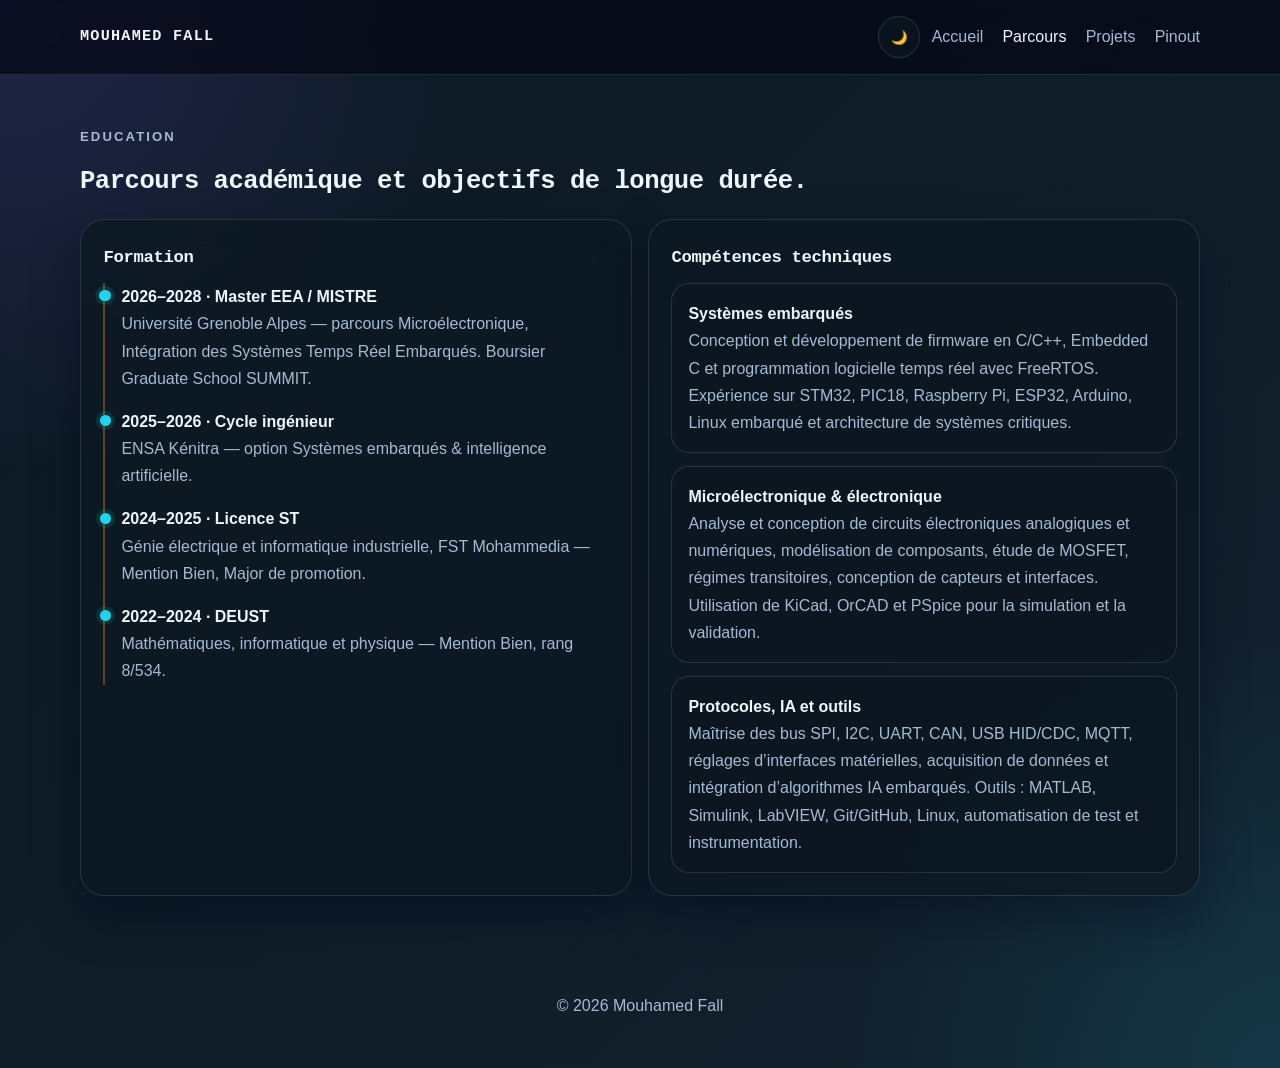
==== about.html @ 8c05c5c4 "Initialisation du portfolio" ====
<!DOCTYPE html>
<html lang="fr">
  <head>
    <meta charset="UTF-8" />
    <meta name="viewport" content="width=device-width, initial-scale=1.0" />
    <title>Parcours | Mouhamed Fall</title>
    <meta name="description" content="Parcours académique et compétences techniques de Mouhamed Fall en systèmes embarqués et microélectronique." />
    <link rel="stylesheet" href="assets/css/variables.css" />
    <link rel="stylesheet" href="assets/css/base.css" />
    <link rel="stylesheet" href="assets/css/layout.css" />
    <link rel="stylesheet" href="assets/css/components.css" />
    <link rel="stylesheet" href="assets/css/animations.css" />
  </head>
  <body>
    <a class="skip-link" href="#main-content">Aller au contenu</a>
    <div class="progress-bar" id="progressBar" aria-hidden="true"></div>
    <header>
      <div class="container">
        <nav aria-label="Navigation principale">
          <a class="brand" href="index.html">Mouhamed Fall</a>
          <div class="nav-actions">
            <button class="icon-btn" id="themeToggle" aria-label="Changer le thème">🌙</button>
            <button class="icon-btn menu-toggle" id="menuToggle" aria-label="Ouvrir le menu">☰</button>
            <div class="nav-links" id="navLinks">
              <a href="index.html">Accueil</a>
              <a href="about.html" aria-current="page">Parcours</a>
              <a href="projects.html">Projets</a>
              <a href="contact.html">Pinout</a>
            </div>
          </div>
        </nav>
      </div>
    </header>

    <main id="main-content">
      <section class="container section reveal" aria-labelledby="education-title">
        <div class="section-heading">
          <p class="eyebrow">Education</p>
          <h1 id="education-title">Parcours académique et objectifs de longue durée.</h1>
        </div>
        <div class="grid grid-2">
          <article class="card">
            <h2 class="sub-title">Formation</h2>
            <div class="timeline">
              <div class="timeline-item">
                <strong>2026–2028 · Master EEA / MISTRE</strong>
                <p>Université Grenoble Alpes — parcours Microélectronique, Intégration des Systèmes Temps Réel Embarqués. Boursier Graduate School SUMMIT.</p>
              </div>
              <div class="timeline-item">
                <strong>2025–2026 · Cycle ingénieur</strong>
                <p>ENSA Kénitra — option Systèmes embarqués & intelligence artificielle.</p>
              </div>
              <div class="timeline-item">
                <strong>2024–2025 · Licence ST</strong>
                <p>Génie électrique et informatique industrielle, FST Mohammedia — Mention Bien, Major de promotion.</p>
              </div>
              <div class="timeline-item">
                <strong>2022–2024 · DEUST</strong>
                <p>Mathématiques, informatique et physique — Mention Bien, rang 8/534.</p>
              </div>
            </div>
          </article>

          <article class="card">
            <h2 class="sub-title">Compétences techniques</h2>
            <div class="list">
              <div class="item">
                <strong>Systèmes embarqués</strong>
                <p>Conception et développement de firmware en C/C++, Embedded C et programmation logicielle temps réel avec FreeRTOS. Expérience sur STM32, PIC18, Raspberry Pi, ESP32, Arduino, Linux embarqué et architecture de systèmes critiques.</p>
              </div>
              <div class="item">
                <strong>Microélectronique & électronique</strong>
                <p>Analyse et conception de circuits électroniques analogiques et numériques, modélisation de composants, étude de MOSFET, régimes transitoires, conception de capteurs et interfaces. Utilisation de KiCad, OrCAD et PSpice pour la simulation et la validation.</p>
              </div>
              <div class="item">
                <strong>Protocoles, IA et outils</strong>
                <p>Maîtrise des bus SPI, I2C, UART, CAN, USB HID/CDC, MQTT, réglages d’interfaces matérielles, acquisition de données et intégration d’algorithmes IA embarqués. Outils : MATLAB, Simulink, LabVIEW, Git/GitHub, Linux, automatisation de test et instrumentation.</p>
              </div>
            </div>
          </article>
        </div>
      </section>
    </main>

    <footer>
      <div class="container"><p>© <span id="year"></span> Mouhamed Fall</p></div>
    </footer>

    <script src="assets/js/main.js"></script>
    <script src="assets/js/animations.js"></script>
    <script>document.getElementById('year').textContent = new Date().getFullYear();</script>
  </body>
</html>
---- assets/css/variables.css ----
:root {
  --bg: #07141f;
  --bg-soft: #0e1d2a;
  --card: rgba(12, 24, 34, 0.7);
  --text: #edf7ff;
  --muted: #a5bad3;
  --accent: #8b5cf6;
  --accent-2: #22d3ee;
  --border: rgba(255, 255, 255, 0.12);
  --shadow: 0 20px 48px rgba(2, 6, 23, 0.38);
}

body[data-theme="light"] {
  --bg: #f4f8ff;
  --bg-soft: #ffffff;
  --card: rgba(255, 255, 255, 0.92);
  --text: #172033;
  --muted: #57657d;
  --accent: #7c3aed;
  --accent-2: #0ea5e9;
  --border: rgba(23, 32, 51, 0.12);
  --shadow: 0 16px 36px rgba(15, 23, 42, 0.12);
}
---- assets/css/base.css ----
* { box-sizing: border-box; margin: 0; padding: 0; }
html { scroll-behavior: smooth; }
body {
  font-family: "IBM Plex Sans", "Segoe UI", sans-serif;
  line-height: 1.7;
  color: var(--text);
  background:
    radial-gradient(circle at top left, rgba(139, 92, 246, 0.18), transparent 28%),
    radial-gradient(circle at bottom right, rgba(34, 211, 238, 0.12), transparent 26%),
    linear-gradient(135deg, rgba(7, 20, 31, 0.98), rgba(14, 29, 42, 0.98));
  min-height: 100vh;
  transition: background 0.3s ease, color 0.3s ease;
}

body[data-theme="light"] {
  background:
    radial-gradient(circle at top left, rgba(124, 58, 237, 0.08), transparent 24%),
    radial-gradient(circle at bottom right, rgba(14, 165, 233, 0.08), transparent 26%),
    linear-gradient(135deg, rgba(244, 248, 255, 0.98), rgba(255, 255, 255, 0.98));
}

a { color: inherit; text-decoration: none; }
img { max-width: 100%; display: block; }

.skip-link {
  position: absolute;
  left: -999px;
  top: 0;
  background: var(--accent);
  color: #fff;
  padding: 0.8rem 1rem;
  z-index: 50;
  border-radius: 0 0 0.5rem 0;
}

.skip-link:focus { left: 0; }

h1, h2, h3, h4, .brand, .mono {
  font-family: "IBM Plex Mono", monospace;
  letter-spacing: -0.02em;
}

.container {
  width: min(1120px, calc(100% - 2rem));
  margin: 0 auto;
}
---- assets/css/layout.css ----
header {
  position: sticky;
  top: 0;
  z-index: 20;
  background: rgba(5, 8, 22, 0.72);
  border-bottom: 1px solid var(--border);
  -webkit-backdrop-filter: blur(14px);
  backdrop-filter: blur(14px);
}

body[data-theme="light"] header { background: rgba(255, 255, 255, 0.8); }

nav {
  display: flex;
  align-items: center;
  justify-content: space-between;
  padding: 1rem 0;
  gap: 1rem;
}

.brand {
  font-weight: 700;
  letter-spacing: 0.08em;
  text-transform: uppercase;
  font-size: 0.95rem;
}

.nav-actions { display: flex; align-items: center; gap: 0.7rem; }
.nav-links { display: flex; gap: 1.2rem; color: var(--muted); }
.nav-links a:hover, .nav-links a[aria-current="page"] { color: var(--text); }

main { padding: 2rem 0 4rem; }

.hero {
  display: grid;
  grid-template-columns: 1.1fr 0.9fr;
  gap: 2rem;
  align-items: center;
  padding: 2rem 0 2.5rem;
}

.section { margin-top: 1.2rem; }
.section-heading { margin-bottom: 1rem; }
.section-heading h1, .section-heading h2 { font-size: clamp(1.3rem, 2vw, 1.8rem); margin-bottom: 0.4rem; }

.grid { display: grid; gap: 1rem; }
.grid-2 { grid-template-columns: repeat(2, minmax(0, 1fr)); }
.grid-3 { grid-template-columns: repeat(3, minmax(0, 1fr)); }

.list { display: grid; gap: 0.8rem; }

footer { padding: 2rem 0 3rem; text-align: center; color: var(--muted); }
---- assets/css/components.css ----
.hero-badge, .eyebrow {
  color: var(--accent-2);
  font-weight: 600;
  text-transform: uppercase;
  letter-spacing: 0.16em;
  font-size: 0.82rem;
  margin-bottom: 0.7rem;
}

.hero h1 { font-size: clamp(2rem, 4vw, 3.2rem); line-height: 1.15; margin-bottom: 1rem; }
.hero p, .section-heading p, .card p, .item p, .timeline p, .contact-meta p { color: var(--muted); }

.hero-actions { display: flex; flex-wrap: wrap; gap: 1rem; margin-top: 1.4rem; }

.btn, .icon-btn {
  border: 1px solid var(--border);
  background: var(--card);
  color: var(--text);
  border-radius: 999px;
  cursor: pointer;
}

.icon-btn { width: 42px; height: 42px; }
.menu-toggle { display: none; }

.btn {
  display: inline-flex;
  align-items: center;
  justify-content: center;
  padding: 0.9rem 1.2rem;
  font-weight: 600;
  transition: transform 0.2s ease;
}

.btn:hover { transform: translateY(-2px); }
.btn-primary {
  background: linear-gradient(135deg, var(--accent), var(--accent-2));
  color: white;
  border: none;
}

.card {
  background: var(--card);
  border: 1px solid var(--border);
  border-radius: 24px;
  padding: 1.4rem;
  box-shadow: var(--shadow);
  -webkit-backdrop-filter: blur(14px);
  backdrop-filter: blur(14px);
  position: relative;
  overflow: hidden;
}

.card::before {
  content: "";
  position: absolute;
  inset: 0;
  background: linear-gradient(90deg, transparent, rgba(255, 159, 28, 0.08), transparent);
  transform: translateX(-100%);
  pointer-events: none;
  animation: scan 7s linear infinite;
}

.profile-card {
  display: flex;
  flex-direction: column;
  gap: 1rem;
  align-items: center;
  text-align: center;
}

.profile-meta { color: var(--muted); }
.profile-photo {
  width: 180px;
  height: 180px;
  border-radius: 50%;
  object-fit: cover;
  border: 3px solid rgba(255,255,255,0.16);
  box-shadow: 0 10px 24px rgba(0,0,0,0.2);
}

.mono { font-family: "IBM Plex Mono", monospace; font-size: 0.95rem; }

.sub-title { font-size: 1.08rem; margin-bottom: 0.7rem; }

.item {
  background: var(--card);
  border: 1px solid var(--border);
  border-radius: 18px;
  padding: 1rem;
}

.item h2 { margin-bottom: 0.35rem; font-size: 1.05rem; }

.tag {
  display: inline-block;
  margin-top: 0.7rem;
  padding: 0.35rem 0.7rem;
  border-radius: 999px;
  background: rgba(34, 211, 238, 0.14);
  color: #d9f8ff;
  font-size: 0.82rem;
}

.timeline {
  border-left: 2px solid rgba(255,159,28,0.35);
  padding-left: 1rem;
  display: grid;
  gap: 1rem;
}

.timeline-item { position: relative; }
.timeline-item::before {
  content: "";
  position: absolute;
  left: -1.34rem;
  top: 0.45rem;
  width: 0.7rem;
  height: 0.7rem;
  border-radius: 50%;
  background: var(--accent-2);
  box-shadow: 0 0 0 4px rgba(0, 209, 178, 0.15);
}

.contact-list { display: flex; flex-wrap: wrap; gap: 1rem; margin-top: 1rem; }
.contact-meta { margin-top: 1.2rem; display: grid; gap: 0.4rem; }

.progress-bar {
  position: fixed;
  top: 0;
  left: 0;
  height: 3px;
  width: 0;
  background: linear-gradient(90deg, var(--accent), var(--accent-2));
  z-index: 30;
  box-shadow: 0 0 14px rgba(255, 159, 28, 0.28);
}

.signal-trace {
  display: block;
  width: min(100%, 280px);
  height: 2px;
  background: linear-gradient(90deg, transparent, var(--accent-2), var(--accent), transparent);
  border-radius: 999px;
  position: relative;
  overflow: hidden;
  margin: 0.8rem 0 0;
}

.signal-trace::before,
.signal-trace::after {
  content: "";
  position: absolute;
  inset: 0;
  background-size: 8px 100%;
  background-repeat: repeat-x;
  animation: trace 2.2s linear infinite;
}

.signal-trace::before {
  background-image: linear-gradient(90deg, transparent 0 4px, rgba(255,255,255,0.75) 4px 8px, transparent 8px 12px);
  opacity: 0.55;
}

.signal-trace::after {
  background-image: linear-gradient(90deg, transparent 0 1px, rgba(0, 209, 178, 0.9) 1px 3px, transparent 3px 6px);
  transform: translateX(-10%);
}

.revision {
  margin-top: 1rem;
  padding-top: 0.8rem;
  border-top: 1px solid var(--border);
  color: var(--muted);
  font-size: 0.92rem;
}
---- assets/css/animations.css ----
@keyframes scan {
  100% { transform: translateX(100%); }
}

@keyframes trace {
  from { transform: translateX(-20%); }
  to { transform: translateX(20%); }
}

@keyframes blink {
  0%, 100% { opacity: 1; }
  50% { opacity: 0.4; }
}

.reveal {
  opacity: 0;
  transform: translateY(18px);
  transition: opacity 0.6s ease, transform 0.6s ease;
}

.reveal.is-visible {
  opacity: 1;
  transform: translateY(0);
}

.terminal-cursor::after {
  content: "_";
  display: inline-block;
  margin-left: 0.25rem;
  animation: blink 1s infinite;
}
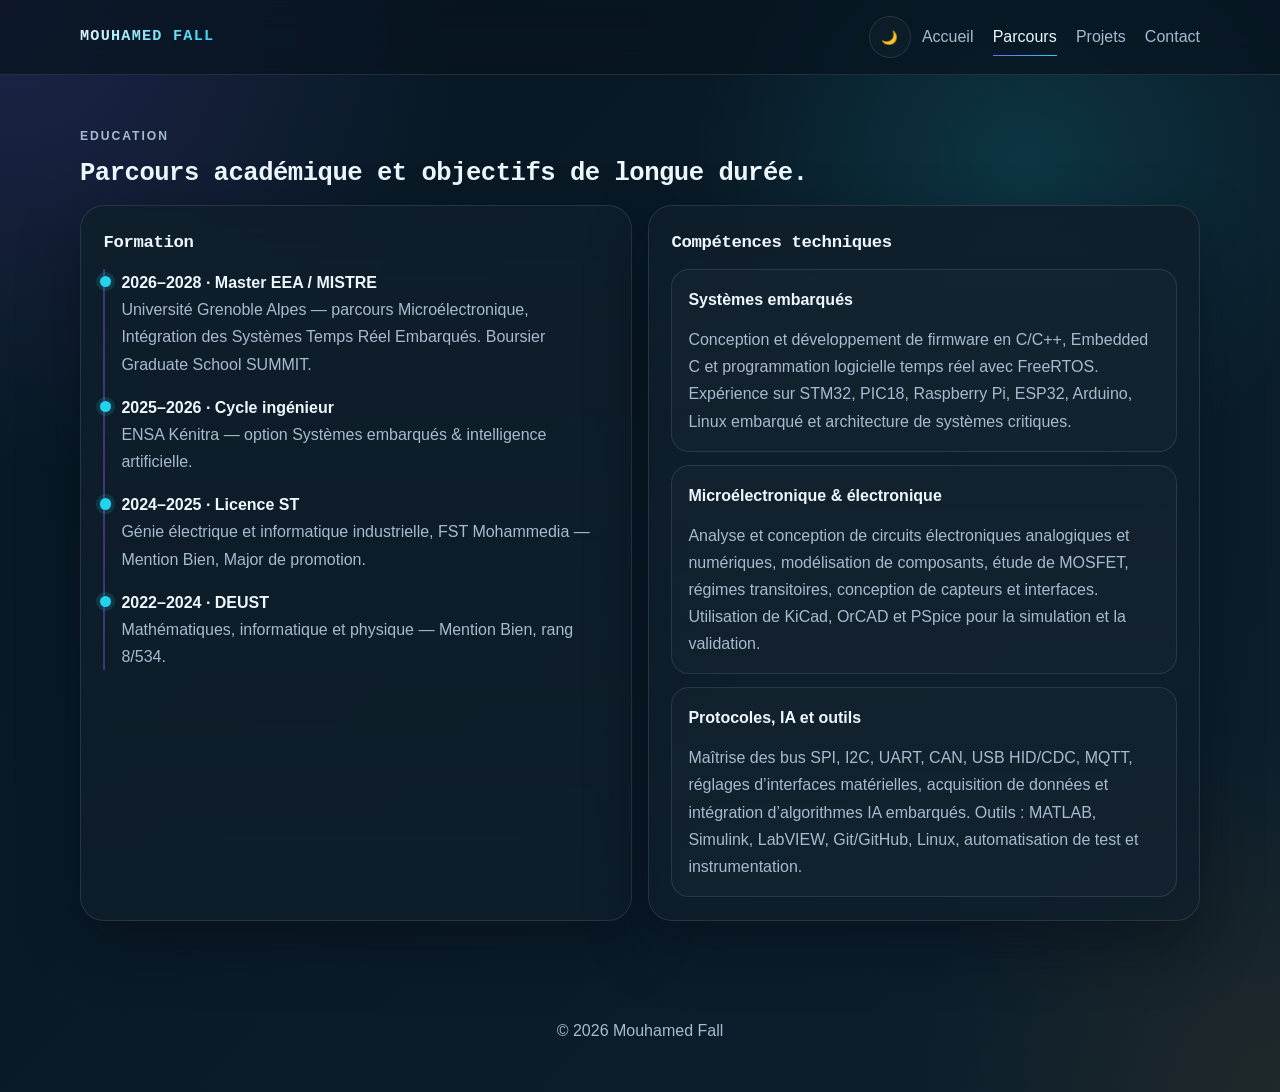
==== commit 97159ca1: "ajout" ====
--- a/about.html
+++ b/about.html
@@ -25,7 +25,7 @@
               <a href="index.html">Accueil</a>
               <a href="about.html" aria-current="page">Parcours</a>
               <a href="projects.html">Projets</a>
-              <a href="contact.html">Pinout</a>
+              <a href="contact.html">Contact</a>
             </div>
           </div>
         </nav>
--- a/assets/css/variables.css
+++ b/assets/css/variables.css
@@ -1,23 +1,29 @@
 :root {
-  --bg: #07141f;
-  --bg-soft: #0e1d2a;
-  --card: rgba(12, 24, 34, 0.7);
-  --text: #edf7ff;
-  --muted: #a5bad3;
+  --bg: #061722;
+  --bg-soft: #0d1f2d;
+  --panel: rgba(12, 24, 34, 0.78);
+  --card: rgba(15, 30, 42, 0.9);
+  --text: #edf8ff;
+  --muted: #a7bbd0;
   --accent: #8b5cf6;
   --accent-2: #22d3ee;
-  --border: rgba(255, 255, 255, 0.12);
-  --shadow: 0 20px 48px rgba(2, 6, 23, 0.38);
+  --accent-3: #f59e0b;
+  --border: rgba(148, 163, 184, 0.18);
+  --shadow: 0 24px 60px rgba(4, 9, 20, 0.42);
+  --glow: 0 0 0 1px rgba(139, 92, 246, 0.25), 0 12px 28px rgba(34, 211, 238, 0.12);
 }
 
 body[data-theme="light"] {
-  --bg: #f4f8ff;
+  --bg: #f3f7ff;
   --bg-soft: #ffffff;
-  --card: rgba(255, 255, 255, 0.92);
+  --panel: rgba(255, 255, 255, 0.88);
+  --card: rgba(255, 255, 255, 0.96);
   --text: #172033;
-  --muted: #57657d;
+  --muted: #596b82;
   --accent: #7c3aed;
   --accent-2: #0ea5e9;
-  --border: rgba(23, 32, 51, 0.12);
-  --shadow: 0 16px 36px rgba(15, 23, 42, 0.12);
+  --accent-3: #f59e0b;
+  --border: rgba(23, 32, 51, 0.1);
+  --shadow: 0 16px 36px rgba(15, 23, 42, 0.1);
+  --glow: 0 0 0 1px rgba(124, 58, 237, 0.12), 0 14px 32px rgba(14, 165, 233, 0.08);
 }
--- a/assets/css/base.css
+++ b/assets/css/base.css
@@ -6,21 +6,22 @@
   color: var(--text);
   background:
     radial-gradient(circle at top left, rgba(139, 92, 246, 0.18), transparent 28%),
-    radial-gradient(circle at bottom right, rgba(34, 211, 238, 0.12), transparent 26%),
-    linear-gradient(135deg, rgba(7, 20, 31, 0.98), rgba(14, 29, 42, 0.98));
+    radial-gradient(circle at 80% 15%, rgba(34, 211, 238, 0.14), transparent 24%),
+    radial-gradient(circle at bottom right, rgba(245, 158, 11, 0.08), transparent 22%),
+    linear-gradient(135deg, rgba(6, 23, 34, 1), rgba(13, 31, 45, 1));
   min-height: 100vh;
   transition: background 0.3s ease, color 0.3s ease;
 }
 
 body[data-theme="light"] {
   background:
-    radial-gradient(circle at top left, rgba(124, 58, 237, 0.08), transparent 24%),
-    radial-gradient(circle at bottom right, rgba(14, 165, 233, 0.08), transparent 26%),
-    linear-gradient(135deg, rgba(244, 248, 255, 0.98), rgba(255, 255, 255, 0.98));
+    radial-gradient(circle at top left, rgba(124, 58, 237, 0.09), transparent 24%),
+    radial-gradient(circle at 80% 15%, rgba(14, 165, 233, 0.08), transparent 22%),
+    linear-gradient(135deg, rgba(243, 247, 255, 1), rgba(255, 255, 255, 1));
 }
 
 a { color: inherit; text-decoration: none; }
-img { max-width: 100%; display: block; }
+img, video { max-width: 100%; display: block; }
 
 .skip-link {
   position: absolute;
@@ -40,7 +41,29 @@
   letter-spacing: -0.02em;
 }
 
+p { color: var(--muted); }
+
 .container {
   width: min(1120px, calc(100% - 2rem));
   margin: 0 auto;
 }
+
+.section-heading {
+  margin-bottom: 1.4rem;
+}
+
+.section-heading h1, .section-heading h2 {
+  font-size: clamp(1.6rem, 2vw, 2.2rem);
+  line-height: 1.18;
+  margin-bottom: 0.5rem;
+  color: var(--text);
+}
+
+.eyebrow {
+  color: var(--accent-2);
+  font-weight: 700;
+  text-transform: uppercase;
+  letter-spacing: 0.18em;
+  font-size: 0.75rem;
+  margin-bottom: 0.7rem;
+}
--- a/assets/css/layout.css
+++ b/assets/css/layout.css
@@ -2,7 +2,7 @@
   position: sticky;
   top: 0;
   z-index: 20;
-  background: rgba(5, 8, 22, 0.72);
+  background: rgba(7, 20, 31, 0.72);
   border-bottom: 1px solid var(--border);
   -webkit-backdrop-filter: blur(14px);
   backdrop-filter: blur(14px);
@@ -23,10 +23,37 @@
   letter-spacing: 0.08em;
   text-transform: uppercase;
   font-size: 0.95rem;
+  background: linear-gradient(135deg, var(--text), var(--accent-2));
+  -webkit-background-clip: text;
+  background-clip: text;
+  color: transparent;
 }
 
 .nav-actions { display: flex; align-items: center; gap: 0.7rem; }
-.nav-links { display: flex; gap: 1.2rem; color: var(--muted); }
+.nav-links {
+  display: flex;
+  align-items: center;
+  gap: 1.2rem;
+  color: var(--muted);
+}
+.nav-links a {
+  position: relative;
+  transition: color 0.2s ease;
+}
+.nav-links a::after {
+  content: "";
+  position: absolute;
+  left: 0;
+  bottom: -0.34rem;
+  width: 100%;
+  height: 1px;
+  background: linear-gradient(90deg, var(--accent), var(--accent-2));
+  transform: scaleX(0);
+  transform-origin: left;
+  transition: transform 0.2s ease;
+}
+.nav-links a:hover::after,
+.nav-links a[aria-current="page"]::after { transform: scaleX(1); }
 .nav-links a:hover, .nav-links a[aria-current="page"] { color: var(--text); }
 
 main { padding: 2rem 0 4rem; }
@@ -50,3 +77,83 @@
 .list { display: grid; gap: 0.8rem; }
 
 footer { padding: 2rem 0 3rem; text-align: center; color: var(--muted); }
+
+@media (max-width: 900px) {
+  .hero,
+  .grid-2,
+  .grid-3 {
+    grid-template-columns: 1fr;
+  }
+
+  .hero {
+    padding-top: 1.5rem;
+  }
+
+  .section {
+    margin-top: 0.6rem;
+  }
+}
+
+@media (max-width: 640px) {
+  .container {
+    width: min(100% - 1rem, 100%);
+  }
+
+  nav {
+    position: relative;
+    align-items: center;
+  }
+
+  .nav-actions {
+    position: relative;
+  }
+
+  .nav-links {
+    position: absolute;
+    top: calc(100% + 0.7rem);
+    right: 0;
+    display: none;
+    flex-direction: column;
+    align-items: flex-start;
+    min-width: 190px;
+    padding: 0.9rem 1rem;
+    border: 1px solid var(--border);
+    background: rgba(7, 20, 31, 0.92);
+    border-radius: 16px;
+    box-shadow: var(--shadow);
+  }
+
+  body[data-theme="light"] .nav-links {
+    background: rgba(255, 255, 255, 0.96);
+  }
+
+  .nav-links.active {
+    display: flex;
+  }
+
+  .menu-toggle {
+    display: inline-flex;
+  }
+
+  .hero {
+    gap: 1.2rem;
+  }
+
+  .hero-actions {
+    flex-direction: column;
+    align-items: stretch;
+  }
+
+  .btn {
+    width: 100%;
+  }
+
+  .profile-photo {
+    width: 150px;
+    height: 150px;
+  }
+
+  .brand {
+    font-size: 0.8rem;
+  }
+}
--- a/assets/css/components.css
+++ b/assets/css/components.css
@@ -1,16 +1,16 @@
 .hero-badge, .eyebrow {
   color: var(--accent-2);
-  font-weight: 600;
+  font-weight: 700;
   text-transform: uppercase;
   letter-spacing: 0.16em;
-  font-size: 0.82rem;
-  margin-bottom: 0.7rem;
-}
-
-.hero h1 { font-size: clamp(2rem, 4vw, 3.2rem); line-height: 1.15; margin-bottom: 1rem; }
+  font-size: 0.76rem;
+  margin-bottom: 0.75rem;
+}
+
+.hero h1 { font-size: clamp(2.2rem, 4vw, 3.6rem); line-height: 1.08; margin-bottom: 1rem; }
 .hero p, .section-heading p, .card p, .item p, .timeline p, .contact-meta p { color: var(--muted); }
 
-.hero-actions { display: flex; flex-wrap: wrap; gap: 1rem; margin-top: 1.4rem; }
+.hero-actions { display: flex; flex-wrap: wrap; gap: 1rem; margin-top: 1.5rem; }
 
 .btn, .icon-btn {
   border: 1px solid var(--border);
@@ -18,9 +18,16 @@
   color: var(--text);
   border-radius: 999px;
   cursor: pointer;
-}
-
-.icon-btn { width: 42px; height: 42px; }
+  transition: transform 0.2s ease, border-color 0.2s ease, box-shadow 0.2s ease, background 0.2s ease;
+}
+
+.icon-btn {
+  width: 42px;
+  height: 42px;
+  display: inline-flex;
+  align-items: center;
+  justify-content: center;
+}
 .menu-toggle { display: none; }
 
 .btn {
@@ -28,11 +35,14 @@
   align-items: center;
   justify-content: center;
   padding: 0.9rem 1.2rem;
-  font-weight: 600;
-  transition: transform 0.2s ease;
-}
-
-.btn:hover { transform: translateY(-2px); }
+  font-weight: 700;
+}
+
+.btn:hover, .icon-btn:hover {
+  transform: translateY(-2px);
+  border-color: rgba(139, 92, 246, 0.5);
+  box-shadow: var(--glow);
+}
 .btn-primary {
   background: linear-gradient(135deg, var(--accent), var(--accent-2));
   color: white;
@@ -40,25 +50,36 @@
 }
 
 .card {
-  background: var(--card);
+  background: linear-gradient(180deg, rgba(15, 30, 42, 0.9), rgba(15, 30, 42, 0.72));
   border: 1px solid var(--border);
   border-radius: 24px;
   padding: 1.4rem;
   box-shadow: var(--shadow);
-  -webkit-backdrop-filter: blur(14px);
-  backdrop-filter: blur(14px);
+  -webkit-backdrop-filter: blur(16px);
+  backdrop-filter: blur(16px);
   position: relative;
   overflow: hidden;
+  transition: transform 0.2s ease, border-color 0.2s ease, box-shadow 0.2s ease;
+}
+
+body[data-theme="light"] .card {
+  background: linear-gradient(180deg, rgba(255, 255, 255, 0.96), rgba(255, 255, 255, 0.9));
+}
+
+.card:hover {
+  transform: translateY(-4px);
+  border-color: rgba(139, 92, 246, 0.45);
+  box-shadow: 0 30px 50px rgba(17, 24, 39, 0.18);
 }
 
 .card::before {
   content: "";
   position: absolute;
   inset: 0;
-  background: linear-gradient(90deg, transparent, rgba(255, 159, 28, 0.08), transparent);
+  background: linear-gradient(90deg, transparent, rgba(139, 92, 246, 0.12), transparent);
   transform: translateX(-100%);
   pointer-events: none;
-  animation: scan 7s linear infinite;
+  animation: scan 8s linear infinite;
 }
 
 .profile-card {
@@ -75,8 +96,8 @@
   height: 180px;
   border-radius: 50%;
   object-fit: cover;
-  border: 3px solid rgba(255,255,255,0.16);
-  box-shadow: 0 10px 24px rgba(0,0,0,0.2);
+  border: 3px solid rgba(255,255,255,0.18);
+  box-shadow: var(--glow);
 }
 
 .mono { font-family: "IBM Plex Mono", monospace; font-size: 0.95rem; }
@@ -84,26 +105,144 @@
 .sub-title { font-size: 1.08rem; margin-bottom: 0.7rem; }
 
 .item {
-  background: var(--card);
+  background: rgba(255,255,255,0.02);
   border: 1px solid var(--border);
   border-radius: 18px;
   padding: 1rem;
 }
 
-.item h2 { margin-bottom: 0.35rem; font-size: 1.05rem; }
+.item {
+  display: flex;
+  flex-direction: column;
+  gap: 0.8rem;
+}
+
+.project-image {
+  width: 100%;
+  height: 180px;
+  object-fit: cover;
+  border-radius: 14px;
+  border: 1px solid var(--border);
+  margin-bottom: 0.15rem;
+}
+
+.item h2 { margin-bottom: 0.1rem; font-size: 1.08rem; }
 
 .tag {
   display: inline-block;
-  margin-top: 0.7rem;
-  padding: 0.35rem 0.7rem;
+  margin-top: 0.2rem;
+  padding: 0.4rem 0.8rem;
   border-radius: 999px;
   background: rgba(34, 211, 238, 0.14);
-  color: #d9f8ff;
-  font-size: 0.82rem;
+  color: #dffbff;
+  font-size: 0.8rem;
+}
+
+.project-btn {
+  width: fit-content;
+  margin-top: auto;
+  padding-inline: 1.1rem;
+}
+
+.project-detail {
+  display: grid;
+  gap: 1.5rem;
+}
+
+.project-hero {
+  display: grid;
+  grid-template-columns: 1.2fr 0.8fr;
+  gap: 1.5rem;
+  align-items: start;
+}
+
+.project-hero .card,
+.project-detail .card {
+  padding: 1.5rem;
+}
+
+.project-gallery {
+  display: grid;
+  grid-template-columns: repeat(2, minmax(0, 1fr));
+  gap: 1rem;
+}
+
+.project-gallery img,
+.project-gallery video {
+  width: 100%;
+  height: 240px;
+  object-fit: cover;
+  border-radius: 16px;
+  border: 1px solid var(--border);
+  background: rgba(255,255,255,0.03);
+}
+
+.project-meta {
+  display: grid;
+  gap: 0.75rem;
+}
+
+.project-metric {
+  padding: 0.85rem 1rem;
+  border: 1px solid var(--border);
+  border-radius: 14px;
+  background: rgba(255,255,255,0.02);
+}
+
+.project-metric strong {
+  display: block;
+  margin-bottom: 0.2rem;
+  color: var(--text);
+}
+
+.project-content {
+  display: grid;
+  grid-template-columns: 1.2fr 0.8fr;
+  gap: 1.5rem;
+}
+
+.project-stack {
+  display: flex;
+  flex-wrap: wrap;
+  gap: 0.5rem;
+  margin-top: 0.8rem;
+}
+
+.project-stack span {
+  display: inline-block;
+  padding: 0.45rem 0.7rem;
+  border-radius: 999px;
+  background: rgba(34, 211, 238, 0.12);
+  border: 1px solid var(--border);
+  color: var(--text);
+  font-size: 0.8rem;
+}
+
+.back-link {
+  margin-top: 0.5rem;
+}
+
+@media (max-width: 900px) {
+  .project-hero,
+  .project-content {
+    grid-template-columns: 1fr;
+  }
+}
+
+@media (max-width: 640px) {
+  .project-image,
+  .project-gallery img,
+  .project-gallery video {
+    height: 200px;
+  }
+
+  .project-gallery {
+    grid-template-columns: 1fr;
+  }
 }
 
 .timeline {
-  border-left: 2px solid rgba(255,159,28,0.35);
+  border-left: 2px solid rgba(139, 92, 246, 0.4);
   padding-left: 1rem;
   display: grid;
   gap: 1rem;
@@ -119,11 +258,16 @@
   height: 0.7rem;
   border-radius: 50%;
   background: var(--accent-2);
-  box-shadow: 0 0 0 4px rgba(0, 209, 178, 0.15);
+  box-shadow: 0 0 0 4px rgba(34, 211, 238, 0.14);
 }
 
 .contact-list { display: flex; flex-wrap: wrap; gap: 1rem; margin-top: 1rem; }
 .contact-meta { margin-top: 1.2rem; display: grid; gap: 0.4rem; }
+
+@keyframes scan {
+  0% { transform: translateX(-120%); }
+  100% { transform: translateX(120%); }
+}
 
 .progress-bar {
   position: fixed;
@@ -133,7 +277,7 @@
   width: 0;
   background: linear-gradient(90deg, var(--accent), var(--accent-2));
   z-index: 30;
-  box-shadow: 0 0 14px rgba(255, 159, 28, 0.28);
+  box-shadow: 0 0 14px rgba(139, 92, 246, 0.28);
 }
 
 .signal-trace {
@@ -163,7 +307,7 @@
 }
 
 .signal-trace::after {
-  background-image: linear-gradient(90deg, transparent 0 1px, rgba(0, 209, 178, 0.9) 1px 3px, transparent 3px 6px);
+  background-image: linear-gradient(90deg, transparent 0 1px, rgba(34, 211, 238, 0.9) 1px 3px, transparent 3px 6px);
   transform: translateX(-10%);
 }
 
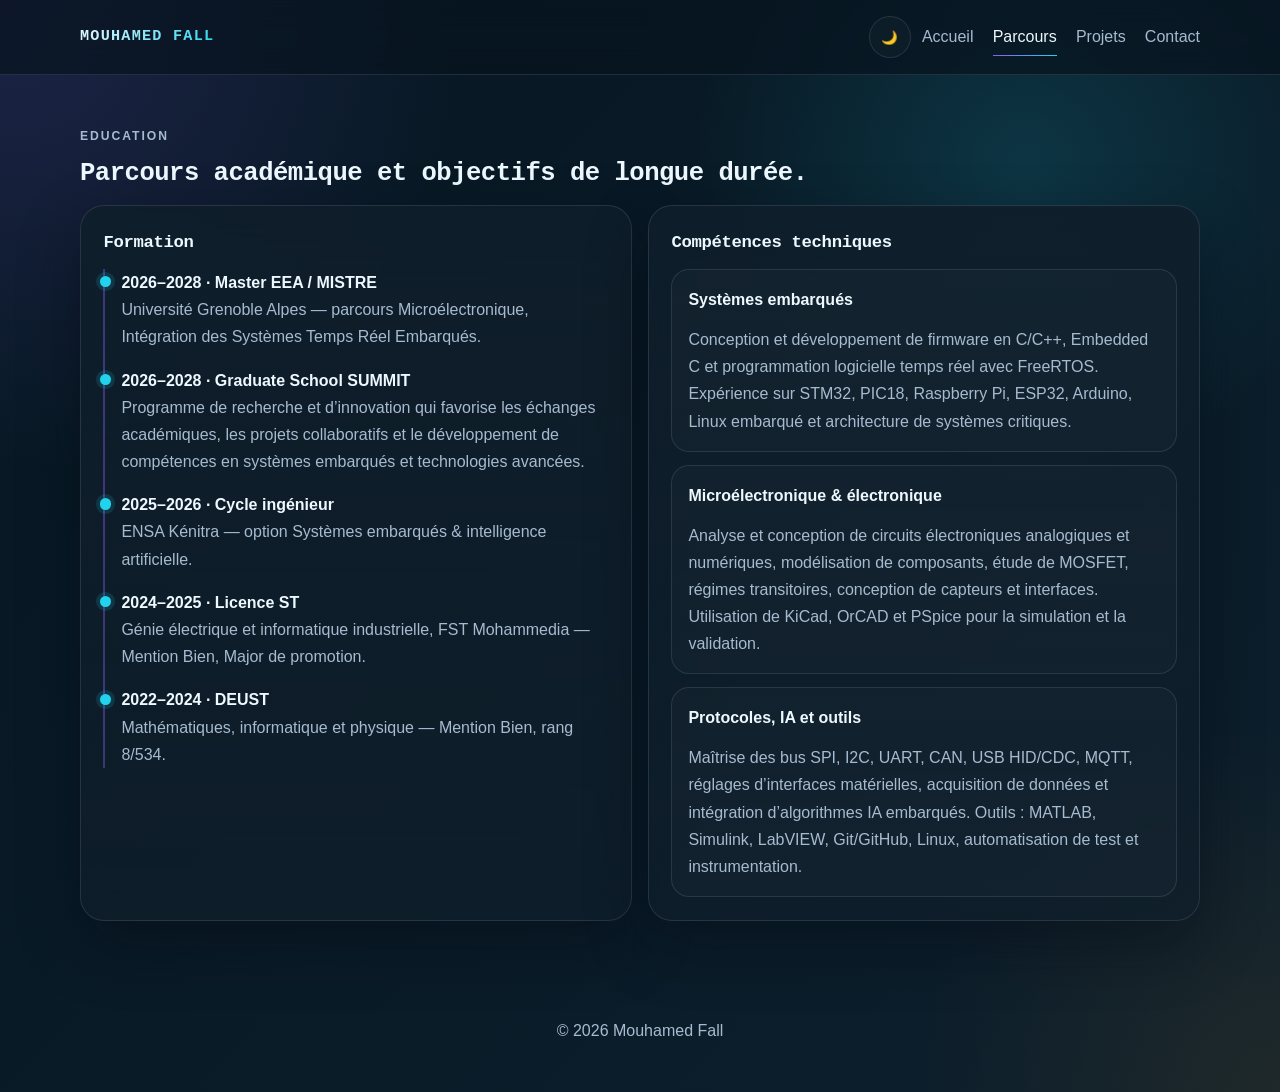
==== commit f2d8e65c: "ajout4" ====
--- a/about.html
+++ b/about.html
@@ -44,7 +44,11 @@
             <div class="timeline">
               <div class="timeline-item">
                 <strong>2026–2028 · Master EEA / MISTRE</strong>
-                <p>Université Grenoble Alpes — parcours Microélectronique, Intégration des Systèmes Temps Réel Embarqués. Boursier Graduate School SUMMIT.</p>
+                <p>Université Grenoble Alpes — parcours Microélectronique, Intégration des Systèmes Temps Réel Embarqués.</p>
+              </div>
+              <div class="timeline-item">
+                <strong>2026–2028 · Graduate School SUMMIT</strong>
+                <p>Programme de recherche et d’innovation qui favorise les échanges académiques, les projets collaboratifs et le développement de compétences en systèmes embarqués et technologies avancées.</p>
               </div>
               <div class="timeline-item">
                 <strong>2025–2026 · Cycle ingénieur</strong>
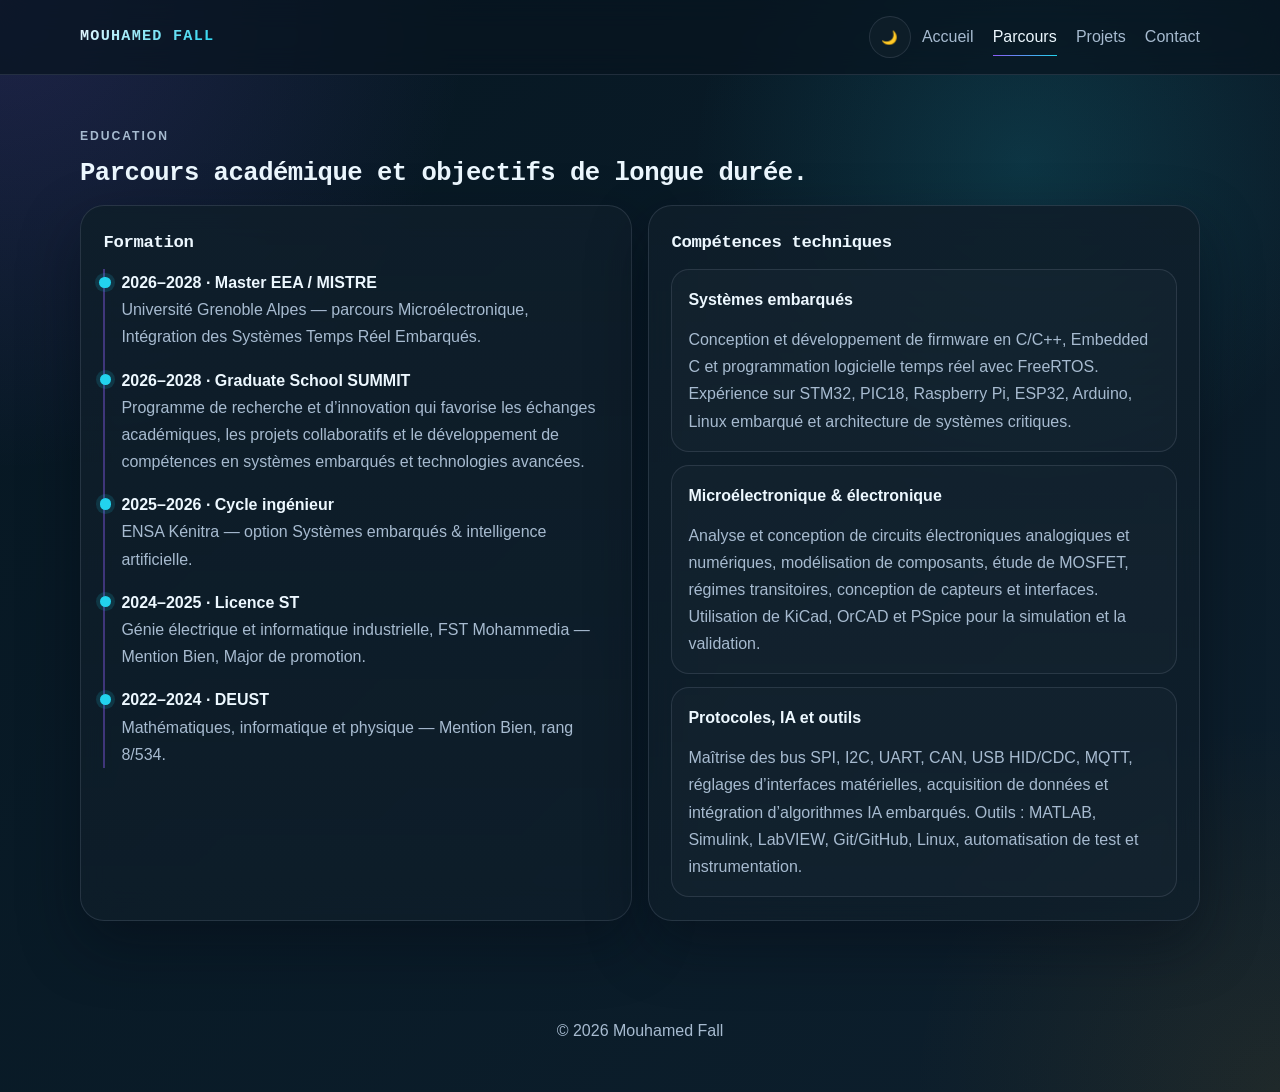
==== commit 315f4f42: "ajout5" ====
--- a/about.html
+++ b/about.html
@@ -5,6 +5,13 @@
     <meta name="viewport" content="width=device-width, initial-scale=1.0" />
     <title>Parcours | Mouhamed Fall</title>
     <meta name="description" content="Parcours académique et compétences techniques de Mouhamed Fall en systèmes embarqués et microélectronique." />
+    <script async src="https://www.googletagmanager.com/gtag/js?id=G-E3H3E1VLHN"></script>
+    <script>
+      window.dataLayer = window.dataLayer || [];
+      function gtag(){dataLayer.push(arguments);}
+      gtag('js', new Date());
+      gtag('config', 'G-E3H3E1VLHN');
+    </script>
     <link rel="stylesheet" href="assets/css/variables.css" />
     <link rel="stylesheet" href="assets/css/base.css" />
     <link rel="stylesheet" href="assets/css/layout.css" />
